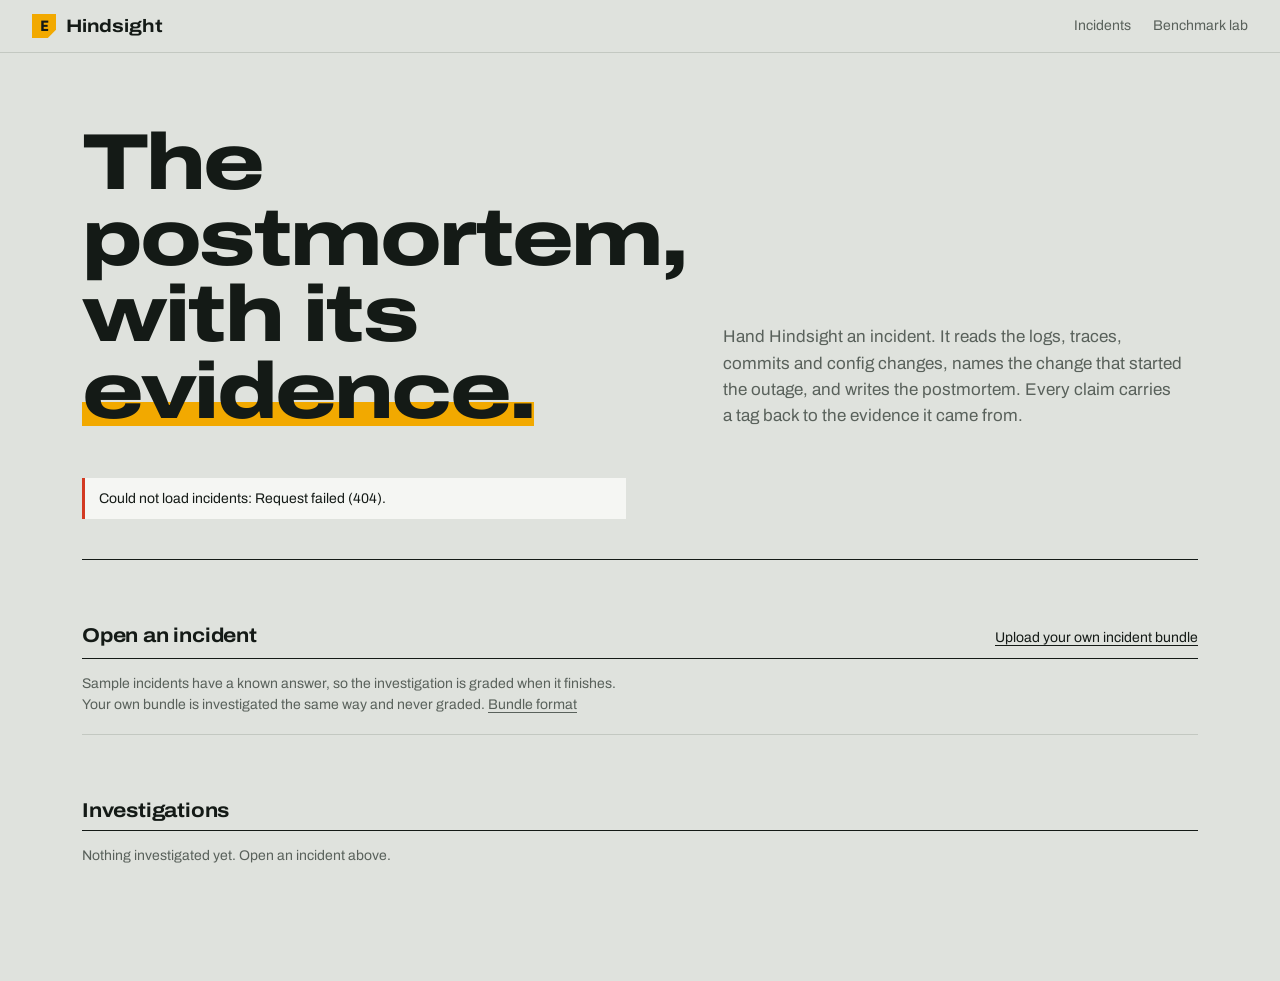
==== static/copilot/index.html @ b172f91d "feat(ui): instrument-panel redesign with a time tape of the changes New identity: cool housing grey," ====
<!doctype html>
<html lang="en">
<head>
<meta charset="utf-8">
<meta name="viewport" content="width=device-width, initial-scale=1">
<title>Hindsight</title>
<meta name="description" content="Hindsight investigates a production incident from its telemetry and writes the postmortem, with every claim tied to the evidence behind it.">
<link rel="preconnect" href="https://fonts.googleapis.com">
<link rel="preconnect" href="https://fonts.gstatic.com" crossorigin>
<link href="https://fonts.googleapis.com/css2?family=Archivo:wdth,wght@62..125,400..800&family=Martian+Mono:wdth,wght@75..112,400..700&family=Source+Serif+4:opsz,wght@8..60,400;8..60,600&display=swap" rel="stylesheet">
<link rel="stylesheet" href="/static/copilot/copilot.css?v=4">
</head>
<body>
<header class="bar">
  <a class="brand" href="#/" aria-label="Hindsight home">
    <span class="brand-mark" aria-hidden="true">E</span>
    <span class="brand-name">Hindsight</span>
  </a>
  <p class="bar-note" id="bar-note"></p>
  <nav class="bar-nav">
    <a href="#/">Incidents</a>
    <a href="/lab">Benchmark lab</a>
  </nav>
</header>

<main id="home" class="home" hidden>
  <section class="intro">
    <h1>The postmortem, with its <em>evidence.</em></h1>
    <p class="lede">Hand Hindsight an incident. It reads the logs, traces, commits and config changes, names the change that started the outage, and writes the postmortem. Every claim carries a tag back to the evidence it came from.</p>
    <div class="notice" id="notice" hidden></div>
  </section>

  <section class="intake" aria-labelledby="intake-h">
    <div class="section-head">
      <h2 id="intake-h">Open an incident</h2>
      <label class="upload">
        <input type="file" id="bundle-file" accept="application/json,.json">
        <span>Upload your own incident bundle</span>
      </label>
    </div>
    <p class="hint">Sample incidents have a known answer, so the investigation is graded when it finishes. Your own bundle is investigated the same way and never graded. <a href="/static/copilot/bundle-format.html">Bundle format</a></p>
    <ul class="cases" id="cases"></ul>
  </section>

  <section class="measured" id="measured" aria-labelledby="measured-h" hidden>
    <div class="section-head"><h2 id="measured-h">How often it finds the cause</h2></div>
    <p class="hint">Share of generated incidents where the root cause named was the real one. The investigator never sees the answer, and a fixed rubric does the scoring, not a model. The first rows are the shortcuts a hurried engineer reaches for.</p>
    <div class="table-scroll"><table class="board" id="board"></table></div>
    <p class="hint" id="board-note"></p>
  </section>

  <section class="history" aria-labelledby="history-h">
    <div class="section-head"><h2 id="history-h">Investigations</h2></div>
    <p class="hint" id="history-empty">Nothing investigated yet. Open an incident above.</p>
    <ul class="runs" id="runs"></ul>
  </section>
</main>

<main id="desk" class="desk" hidden>
  <div class="desk-head">
    <div>
      <p class="eyebrow" id="desk-id"></p>
      <h1 id="desk-title">Investigation</h1>
    </div>
    <ol class="rail" id="rail" aria-label="Investigation stages">
      <li data-phase="triage"><span>Triage</span><small id="m-triage"></small></li>
      <li data-phase="diagnosis"><span>Diagnosis</span><small id="m-reason"></small></li>
      <li data-phase="research"><span>Research</span><small>web search</small></li>
      <li data-phase="report"><span>Postmortem</span><small id="m-writer"></small></li>
    </ol>
    <dl class="meter" id="meter" aria-label="Cost so far">
      <div><dt>Lookups</dt><dd id="meter-lookups">0</dd></div>
      <div><dt>Model calls</dt><dd id="meter-calls">0</dd></div>
      <div><dt>Cost</dt><dd id="meter-cost">$0.0000</dd></div>
    </dl>
  </div>
  <div class="notice" id="desk-notice" hidden></div>

  <section class="tape" id="tape" aria-labelledby="tape-h" hidden>
    <div class="tape-head"><h3 id="tape-h">Changes before the outage, in time</h3><span id="tape-span"></span></div>
    <div class="tape-track" id="tape-track" aria-hidden="true"></div>
    <div class="tape-axis" id="tape-axis" aria-hidden="true"></div>
    <p class="tape-key" aria-hidden="true"><span><i></i>commit</span><span><i class="k-cfg"></i>config change</span><span><i class="k-infra"></i>infrastructure event</span><span><i class="k-win"></i>outage</span><span><i class="k-onset"></i>first error on a service</span></p>
  </section>

  <div class="columns">
    <section class="col case" aria-labelledby="case-h">
      <h2 id="case-h">Incident</h2>
      <p class="brief" id="brief"></p>
      <p class="window" id="window"></p>
      <figure class="map">
        <div class="map-scroll" tabindex="0"><svg id="graph" role="img" aria-label="Service dependency map"></svg></div>
        <figcaption>Arrows point from a service to what it depends on. Numbered pins show the order the failure spread.</figcaption>
      </figure>
      <div id="onset-wrap" hidden>
        <h3>First errors, in order</h3>
        <ol class="onset" id="onset"></ol>
      </div>
      <h3>Changes before the incident</h3>
      <ul class="changes" id="changes"></ul>
    </section>

    <section class="col ledger" aria-labelledby="ledger-h">
      <h2 id="ledger-h">Evidence</h2>
      <ol class="exhibits" id="exhibits" aria-live="polite"></ol>
      <p class="working" id="working" hidden><span class="pulse" aria-hidden="true"></span><span id="working-text">Reading telemetry</span></p>
    </section>

    <section class="col findings" aria-labelledby="findings-h">
      <h2 id="findings-h">Findings</h2>
      <div id="verdict" class="pending">The diagnosis appears here once the evidence is in.</div>
      <div id="grade"></div>
      <div id="refs"></div>
    </section>
  </div>

  <section class="doc-wrap" id="doc-wrap" hidden aria-labelledby="doc-h">
    <div class="section-head">
      <h2 id="doc-h">Postmortem</h2>
      <div class="doc-actions">
        <button type="button" id="copy-md">Copy Markdown</button>
        <a class="button" id="download-md" href="#">Download .md</a>
      </div>
    </div>
    <article class="doc" id="doc"></article>
  </section>
</main>

<script src="/static/copilot/copilot.js?v=4"></script>
</body>
</html>
---- static/copilot/copilot.css ----
/* Hindsight. An instrument-panel desk in daylight: cool housing grey, ink,
   and one loud colour, the amber exhibit tag that ties every claim to its
   evidence. The signature is the tape: the hours before the outage, with
   every change on it, so the culprit can be seen in time. */
:root {
  --housing: #dfe2dd;
  --panel: #f5f6f3;
  --ink: #141a16;
  --graphite: #59615b;
  --rule: #c3c8c1;
  --amber: #f2a900;
  --alarm: #d33a22;
  --steady: #2d7550;
  --triage: #3b6e8f;
  --reason: #6a4c93;
  --writer: #8a5a2b;
  --ui: "Archivo", system-ui, sans-serif;
  --prose: "Source Serif 4", Georgia, serif;
  --mono: "Martian Mono", ui-monospace, Consolas, monospace;
}

* { box-sizing: border-box; }
html { scroll-behavior: smooth; }
body {
  margin: 0;
  background: var(--housing);
  color: var(--ink);
  font: 400 15px/1.55 var(--ui);
  font-variation-settings: "wdth" 100;
}
[hidden] { display: none !important; }
a { color: inherit; text-underline-offset: 3px; text-decoration-thickness: 1px; }
:focus-visible { outline: 2px solid var(--ink); outline-offset: 2px; box-shadow: 0 0 0 5px var(--amber); }
h1, h2, h3, p, ul, ol, dl, dd, figure { margin: 0; padding: 0; }
ul, ol { list-style: none; }
code, pre, .mono { font-family: var(--mono); font-variation-settings: "wdth" 87; }

/* --- top bar --- */
.bar {
  display: flex; align-items: center; gap: 24px;
  padding: 14px 32px; border-bottom: 1px solid var(--rule);
}
.brand { display: flex; align-items: center; gap: 10px; text-decoration: none; }
.brand-mark {
  display: grid; place-items: center; width: 24px; height: 24px;
  background: var(--amber); color: var(--ink);
  font: 800 13px/1 var(--mono);
  clip-path: polygon(0 0, 100% 0, 100% 66%, 66% 100%, 0 100%);
}
.brand-name { font: 700 18px/1 var(--ui); font-variation-settings: "wdth" 118; letter-spacing: -.01em; }
.bar-note { flex: 1; font: 400 11px/1.4 var(--mono); color: var(--graphite); }
.bar-nav { display: flex; gap: 22px; font-size: 14px; }
.bar-nav a { text-decoration: none; color: var(--graphite); }
.bar-nav a:hover { color: var(--ink); text-decoration: underline; }

/* --- shared --- */
.section-head {
  display: flex; align-items: baseline; justify-content: space-between; gap: 16px;
  border-bottom: 1px solid var(--ink); padding-bottom: 8px; margin-bottom: 14px;
}
h2 { font: 700 20px/1.15 var(--ui); font-variation-settings: "wdth" 112; letter-spacing: -.01em; }
h3 { font: 600 11px/1.3 var(--mono); font-variation-settings: "wdth" 87; letter-spacing: .02em; color: var(--graphite); margin: 20px 0 8px; }
.hint { color: var(--graphite); font-size: 14px; max-width: 68ch; margin-bottom: 18px; }
.eyebrow { font: 400 11px/1.4 var(--mono); font-variation-settings: "wdth" 87; color: var(--graphite); margin-bottom: 8px; }
.notice {
  border-left: 3px solid var(--amber); background: var(--panel);
  padding: 10px 14px; margin-top: 20px; max-width: 68ch; font-size: 14px;
}
.notice.bad { border-color: var(--alarm); }
button, .button {
  font: 600 13px/1 var(--ui); color: var(--panel); background: var(--ink);
  border: 1px solid var(--ink); border-radius: 2px; padding: 9px 14px;
  cursor: pointer; text-decoration: none; display: inline-block;
}
button:hover, .button:hover { background: #2a332d; }
button:disabled { opacity: .4; cursor: not-allowed; }
button.quiet, .button.quiet {
  background: transparent; color: var(--ink); border-color: transparent;
  text-decoration: underline; text-underline-offset: 3px; padding-left: 4px; padding-right: 4px;
}
button.quiet:hover { color: var(--graphite); background: transparent; }

/* The exhibit tag: E1.. evidence and R1.. references. */
.tag {
  display: inline-block; min-width: 2.2em; text-align: center;
  font: 700 11px/1 var(--mono); font-variation-settings: "wdth" 87;
  color: var(--ink); background: var(--amber);
  padding: 4px 7px 4px 5px; border: 0; border-radius: 0; vertical-align: 1px;
  clip-path: polygon(0 0, 100% 0, 100% 60%, 78% 100%, 0 100%);
  cursor: pointer; text-decoration: none;
}
.tag:hover { background: var(--ink); color: var(--amber); }
.tag.ref { background: var(--rule); }
.tag.ref:hover { background: var(--ink); color: var(--panel); }

/* --- home --- */
.home { max-width: 1180px; margin: 0 auto; padding: 0 32px 96px; }
.intro {
  display: grid; grid-template-columns: minmax(0, 1.25fr) minmax(0, 1fr); gap: 48px; align-items: end;
  padding: 72px 0 40px; border-bottom: 1px solid var(--ink);
}
.intro h1 {
  font: 800 clamp(40px, 6.2vw, 80px)/.96 var(--ui);
  font-variation-settings: "wdth" 125; letter-spacing: -.035em;
}
.intro h1 em { font-style: normal; background: linear-gradient(transparent 62%, var(--amber) 62%, var(--amber) 90%, transparent 90%); }
.lede { max-width: 46ch; font-size: 17px; color: var(--graphite); }
.intro .notice { grid-column: 1 / -1; margin-top: 0; }
.intake, .history, .measured { margin-top: 64px; }
.upload input { position: absolute; opacity: 0; width: 1px; height: 1px; }
.upload span { font-size: 14px; text-decoration: underline; text-underline-offset: 3px; cursor: pointer; }
.upload input:focus-visible + span { outline: 2px solid var(--ink); outline-offset: 2px; box-shadow: 0 0 0 5px var(--amber); }

/* incident docket: one row per incident */
.cases { border-top: 1px solid var(--rule); }
.case-row {
  display: grid; grid-template-columns: 150px minmax(0, 1fr) auto; gap: 8px 28px; align-items: center;
  padding: 16px 0; border-bottom: 1px solid var(--rule);
}
.case-meta { display: flex; flex-direction: column; gap: 3px; font: 400 11px/1.3 var(--mono); font-variation-settings: "wdth" 87; color: var(--graphite); }
.case-meta .level { color: var(--ink); font-weight: 600; }
.case-row h3 { margin: 0 0 3px; font: 600 16px/1.3 var(--ui); letter-spacing: -.005em; color: var(--ink); }
.case-row p { font-size: 14px; color: var(--graphite); max-width: 72ch; }
.case-actions { display: flex; gap: 6px; align-items: center; justify-content: flex-end; }

/* leaderboard */
.table-scroll { overflow-x: auto; }
.board { width: 100%; border-collapse: collapse; }
.board th { text-align: left; font: 400 11px var(--mono); font-variation-settings: "wdth" 87; color: var(--graphite); padding-bottom: 8px; }
.board th, .board td { padding: 12px 16px 12px 0; border-bottom: 1px solid var(--rule); vertical-align: middle; }
.board td:first-child { font-weight: 500; }
.board td.num { font: 700 22px/1 var(--ui); font-variation-settings: "wdth" 112; white-space: nowrap; width: 150px; font-variant-numeric: tabular-nums; }
.board td.num i { display: block; height: 3px; margin-top: 7px; background: var(--rule); max-width: 120px; }
.board td.num i b { display: block; height: 100%; background: var(--graphite); }
.board tr.model td.num i b { background: var(--ink); }
.board tr.model td:first-child { box-shadow: inset 3px 0 var(--amber); padding-left: 12px; }
.board tr.reference td.num i b { background: var(--steady); }
.board td small { display: block; font: 400 11px/1.5 var(--mono); font-variation-settings: "wdth" 87; color: var(--graphite); margin-top: 2px; }
.board td.cost { font: 400 12px var(--mono); white-space: nowrap; }
.m-oracle { background: var(--steady) !important; }

.runs li {
  display: grid; grid-template-columns: 1fr auto auto auto; gap: 20px; align-items: center;
  padding: 12px 0; border-bottom: 1px solid var(--rule);
}
.runs li:first-child { border-top: 1px solid var(--rule); }
.runs a { font-weight: 500; }
.runs .cell { font: 400 11px/1.2 var(--mono); font-variation-settings: "wdth" 87; color: var(--graphite); white-space: nowrap; }
.pill { font: 500 11px/1 var(--mono); font-variation-settings: "wdth" 87; padding: 5px 8px; border-radius: 2px; background: var(--panel); border: 1px solid var(--rule); }
.pill.good { color: var(--steady); border-color: currentColor; }
.pill.bad { color: var(--alarm); border-color: currentColor; }

/* --- desk --- */
.desk { padding: 28px 32px 96px; max-width: 1680px; margin: 0 auto; }
.desk-head { display: grid; grid-template-columns: minmax(240px, 1fr) auto auto; gap: 32px; align-items: end; }
.desk-head h1 { font: 800 clamp(26px, 2.6vw, 36px)/1.05 var(--ui); font-variation-settings: "wdth" 118; letter-spacing: -.025em; }

.rail { display: flex; }
.rail li {
  position: relative; padding: 8px 18px 8px 12px; min-width: 128px;
  border-top: 3px solid var(--rule); color: var(--graphite);
}
.rail span { display: block; font-weight: 600; font-size: 13px; }
.rail small { display: block; font: 400 10px/1.4 var(--mono); font-variation-settings: "wdth" 80; max-width: 160px; overflow: hidden; text-overflow: ellipsis; white-space: nowrap; }
.rail li.active { border-top-color: var(--amber); color: var(--ink); }
.rail li.active span::after { content: ""; display: inline-block; width: 6px; height: 6px; margin-left: 7px; vertical-align: 2px; background: var(--amber); animation: blink 1s steps(2) infinite; }
.rail li.done { border-top-color: var(--ink); color: var(--ink); }
.rail li.skipped { border-top-style: dotted; }
.rail li.skipped span { text-decoration: line-through; }
@keyframes blink { 50% { opacity: 0; } }

.meter { display: flex; gap: 26px; }
.meter dt { font: 400 10px/1 var(--mono); font-variation-settings: "wdth" 87; color: var(--graphite); }
.meter dd { font: 700 24px/1.2 var(--ui); font-variation-settings: "wdth" 112; font-variant-numeric: tabular-nums; }

/* the tape: hours before the outage, every change on it */
.tape { margin-top: 26px; padding: 14px 0 0; border-top: 1px solid var(--ink); }
.tape-head h3 { margin: 0; }
.tape-head { display: flex; justify-content: space-between; gap: 16px; font: 400 10px/1.4 var(--mono); font-variation-settings: "wdth" 87; color: var(--graphite); }
.tape-track { position: relative; height: 64px; margin: 8px 0 4px; }
.tape-track::before { content: ""; position: absolute; left: 0; right: 0; top: 32px; height: 1px; background: var(--ink); }
.tape-window {
  position: absolute; top: 6px; bottom: 6px;
  background: repeating-linear-gradient(-45deg, rgba(211, 58, 34, .16) 0 4px, rgba(211, 58, 34, .06) 4px 8px);
  border-left: 2px solid var(--alarm);
}
.tick {
  position: absolute; top: 20px; width: 2px; height: 24px; margin-left: -1px;
  background: var(--graphite);
}
.tick.cfg { height: 16px; top: 24px; }
.tick.infra { background: var(--alarm); height: 14px; top: 25px; }
.tick.culprit { background: var(--amber); width: 6px; margin-left: -3px; top: 6px; height: 52px; animation: drop .5s cubic-bezier(.2, .9, .3, 1.3); }
.tick.culprit::after {
  content: attr(data-label); position: absolute; top: -2px; left: 10px; white-space: nowrap;
  font: 700 10px/1 var(--mono); font-variation-settings: "wdth" 87; background: var(--amber); color: var(--ink); padding: 3px 5px;
}
.tick.culprit.flip::after { left: auto; right: 10px; }
@keyframes drop { from { transform: scaleY(.2); opacity: 0; } }
.onset-dot { position: absolute; top: 46px; width: 7px; height: 7px; margin-left: -3px; border-radius: 50%; background: var(--alarm); }
.tape-break { position: absolute; top: 24px; width: 10px; height: 17px; margin-left: -5px; background: var(--housing); border-left: 1px solid var(--ink); border-right: 1px solid var(--ink); transform: skewX(-18deg); }
.tape-mid { position: absolute; }
.tape-axis { position: relative; display: flex; justify-content: space-between; font: 400 10px/1 var(--mono); font-variation-settings: "wdth" 87; color: var(--graphite); }
.tape-key { display: flex; flex-wrap: wrap; gap: 18px; margin-top: 10px; font-size: 12px; color: var(--graphite); }
.tape-key i { display: inline-block; width: 2px; height: 12px; background: var(--graphite); margin-right: 6px; vertical-align: -2px; }
.tape-key i.k-cfg { height: 8px; vertical-align: 0; }
.tape-key i.k-infra { background: var(--alarm); height: 8px; vertical-align: 0; }
.tape-key i.k-win { width: 12px; background: rgba(211, 58, 34, .18); border-left: 2px solid var(--alarm); }
.tape-key i.k-onset { width: 7px; height: 7px; border-radius: 50%; background: var(--alarm); vertical-align: 1px; }

.columns {
  display: grid; grid-template-columns: minmax(280px, 1fr) minmax(380px, 1.4fr) minmax(300px, 1fr);
  gap: 20px; margin-top: 28px; align-items: start;
}
.col { background: var(--panel); border: 1px solid var(--rule); padding: 18px 20px 22px; min-width: 0; }
.col > h2 { padding-bottom: 8px; margin-bottom: 14px; border-bottom: 1px solid var(--ink); }

.brief { font-size: 15px; }
.window { font: 400 11px/1.6 var(--mono); color: var(--graphite); margin-top: 8px; }
.map { margin-top: 18px; }
.map-scroll { overflow-x: auto; }
.map svg { width: 100%; max-width: 420px; height: auto; display: block; margin: 0 auto; background:
  radial-gradient(var(--rule) 1px, transparent 1.2px) 0 0 / 16px 16px; }
.map figcaption { font-size: 12px; color: var(--graphite); margin-top: 8px; }
.node rect { fill: var(--panel); stroke: var(--ink); stroke-width: 1.2; }
.node.down rect { stroke: var(--alarm); stroke-width: 2.2; }
.node.degraded rect { stroke: var(--amber); stroke-width: 2.2; }
.node text { font: 600 12px var(--ui); fill: var(--ink); }
.node .rate { font: 400 9.5px var(--mono); fill: var(--graphite); }
.node.down .rate { fill: var(--alarm); }
.edge { stroke: #98a097; stroke-width: 1.2; fill: none; }
.spread { stroke: var(--alarm); stroke-width: 2.2; fill: none; stroke-dasharray: 6 5; animation: creep 1.2s linear infinite; }
.pin circle { fill: var(--alarm); }
.pin text { font: 700 11px var(--mono); fill: #fff; text-anchor: middle; }
@keyframes creep { to { stroke-dashoffset: -22; } }

.onset li { display: flex; justify-content: space-between; gap: 10px; padding: 6px 0; border-top: 1px solid var(--rule); font-size: 13px; }
.onset li span { font: 400 11px var(--mono); color: var(--graphite); white-space: nowrap; }
.changes { max-height: 300px; overflow-y: auto; padding: 0 8px; margin: 0 -8px; border-bottom: 1px solid var(--rule); }
.changes li { display: grid; grid-template-columns: auto 1fr; gap: 2px 10px; padding: 8px 0; border-top: 1px solid var(--rule); font-size: 13px; }
.changes code { font-size: 11px; font-weight: 500; }
.changes .when { grid-column: 2; font: 400 10px var(--mono); color: var(--graphite); }
.changes li.culprit { background: #fbecc4; margin: 0 -8px; padding: 8px; box-shadow: inset 3px 0 var(--amber); }

/* evidence ledger */
.exhibits { display: flex; flex-direction: column; gap: 10px; }
.thought { font-size: 14px; color: var(--graphite); padding-left: 12px; border-left: 2px solid var(--rule); }
.thought b { font: 500 10px var(--mono); color: #fff; padding: 2px 5px; border-radius: 2px; margin-right: 7px; background: var(--graphite); }
.m-triage { background: var(--triage) !important; }
.m-reason { background: var(--reason) !important; }
.m-writer { background: var(--writer) !important; }
.exhibit { background: #fff; border: 1px solid var(--rule); box-shadow: inset 3px 0 var(--amber); scroll-margin-top: 16px; animation: arrive .35s ease-out; }
.exhibit.flash { animation: flash 1.4s ease-out; }
@keyframes arrive { from { opacity: 0; transform: translateY(6px); } }
@keyframes flash { from { background: #fbe3a0; } to { background: #fff; } }
.exhibit header { display: flex; align-items: center; gap: 10px; padding: 8px 10px 8px 12px; border-bottom: 1px solid var(--rule); }
.exhibit header code { font-size: 11px; font-weight: 500; overflow-wrap: anywhere; flex: 1; }
.exhibit pre {
  margin: 0; padding: 10px 12px; font-size: 11px; line-height: 1.6;
  white-space: pre-wrap; overflow-wrap: anywhere; max-height: 9.8em; overflow: hidden;
}
.exhibit.open pre { max-height: none; }
.exhibit pre .err { color: var(--alarm); font-weight: 500; }
.exhibit pre .add { color: var(--steady); }
.exhibit pre .del { color: var(--alarm); }
.exhibit .more { border: 0; border-top: 1px solid var(--rule); width: 100%; border-radius: 0; font: 500 11px var(--mono); padding: 7px; background: var(--panel); color: var(--graphite); }
.exhibit .more:hover { color: var(--ink); }
.rejected { font: 400 11px/1.5 var(--mono); color: var(--graphite); padding-left: 12px; border-left: 2px dashed var(--rule); }
.working { display: flex; align-items: center; gap: 10px; margin-top: 14px; font-size: 13px; color: var(--graphite); }
.pulse { width: 8px; height: 8px; background: var(--amber); animation: blink 1s steps(2) infinite; }

/* findings */
.pending { color: var(--graphite); font-size: 14px; }
.cause-id { font: 700 26px/1.1 var(--mono); font-variation-settings: "wdth" 87; letter-spacing: -.02em; overflow-wrap: anywhere; }
.cause-what { font-size: 14px; color: var(--graphite); margin-top: 4px; }
.confidence { margin: 14px 0; }
.confidence i { display: block; height: 3px; background: var(--rule); }
.confidence i b { display: block; height: 100%; background: var(--ink); }
.confidence span { font: 400 10px var(--mono); color: var(--graphite); }
.summary { font: 400 16px/1.55 var(--prose); }
.hops { counter-reset: hop; margin-top: 4px; }
.hops li { counter-increment: hop; position: relative; padding: 9px 0 9px 32px; border-top: 1px solid var(--rule); font-size: 14px; }
.hops li::before {
  content: counter(hop); position: absolute; left: 0; top: 9px;
  width: 20px; height: 20px; border-radius: 50%; background: var(--alarm); color: #fff;
  font: 700 10px/20px var(--mono); text-align: center;
}
.hops strong { font-weight: 600; }
.hops .effect { font: 500 10px var(--mono); color: var(--alarm); }
.plain li { padding: 7px 0; border-top: 1px solid var(--rule); font-size: 13.5px; }
.plain code { font-size: 11px; font-weight: 500; }
.grade { margin-top: 20px; border-top: 3px solid var(--steady); padding-top: 12px; }
.grade.wrong { border-color: var(--alarm); }
.grade .score { font: 800 44px/1 var(--ui); font-variation-settings: "wdth" 118; letter-spacing: -.03em; font-variant-numeric: tabular-nums; }
.grade .verdict { font-weight: 600; color: var(--steady); }
.grade.wrong .verdict { color: var(--alarm); }
.grade table { width: 100%; border-collapse: collapse; margin-top: 10px; font: 400 11px var(--mono); }
.grade td { padding: 4px 0; border-top: 1px solid var(--rule); }
.grade td:last-child { text-align: right; }
.grade .truth { font-size: 13px; color: var(--graphite); margin-top: 10px; }
.reflist li { padding: 8px 0; border-top: 1px solid var(--rule); font-size: 13.5px; scroll-margin-top: 16px; }
.q { font: 400 10.5px var(--mono); color: var(--graphite); }

/* postmortem document: set as a written report */
.doc-wrap { margin-top: 36px; }
.doc-actions { display: flex; gap: 8px; }
.doc { background: #fff; border: 1px solid var(--rule); padding: 48px clamp(18px, 7vw, 96px) 64px; font: 400 17px/1.65 var(--prose); }
.doc > * { max-width: 70ch; }
.doc h1 { font: 800 clamp(28px, 3.4vw, 42px)/1.05 var(--ui); font-variation-settings: "wdth" 118; letter-spacing: -.03em; margin-bottom: 18px; }
.doc h2 { font: 700 19px/1.2 var(--ui); font-variation-settings: "wdth" 112; margin: 36px 0 10px; padding-top: 10px; border-top: 1px solid var(--ink); }
.doc p { margin: 10px 0; }
.doc ul, .doc ol { margin: 8px 0 8px 22px; }
.doc ul { list-style: square; }
.doc ol { list-style: decimal; }
.doc li { margin: 5px 0; }
.doc code { font-size: .74em; background: var(--panel); padding: 1px 4px; }
.doc pre { max-width: none; background: var(--panel); padding: 12px 14px; overflow-x: auto; font-size: 11px; line-height: 1.6; }
.doc pre code { background: none; padding: 0; font-size: inherit; }
.doc table { border-collapse: collapse; margin: 12px 0; font: 400 14px/1.45 var(--ui); max-width: 100%; }
.doc th { text-align: left; font: 400 10px var(--mono); color: var(--graphite); }
.doc th, .doc td { padding: 8px 16px 8px 0; border-bottom: 1px solid var(--rule); vertical-align: top; }

@media (max-width: 1180px) {
  .desk-head { grid-template-columns: 1fr; align-items: start; gap: 18px; }
  .columns { grid-template-columns: 1fr; }
  .rail { flex-wrap: wrap; }
}
@media (max-width: 760px) {
  .intro { grid-template-columns: 1fr; gap: 20px; padding-top: 44px; }
  .case-row { grid-template-columns: 1fr; }
  .case-meta { flex-direction: row; gap: 12px; }
  .case-actions { justify-content: flex-start; }
}
@media (max-width: 640px) {
  .bar { padding: 12px 16px; flex-wrap: wrap; gap: 12px 20px; }
  .bar-note { display: none; }
  .home, .desk { padding-left: 16px; padding-right: 16px; }
  .rail li { flex: 1 1 50%; min-width: 0; }
  .tape-mid { display: none; }
  .runs li { grid-template-columns: 1fr auto; }
  .runs .cell.opt { display: none; }
  .meter { gap: 18px; }
}
@media (prefers-reduced-motion: reduce) {
  * { animation: none !important; scroll-behavior: auto !important; }
}
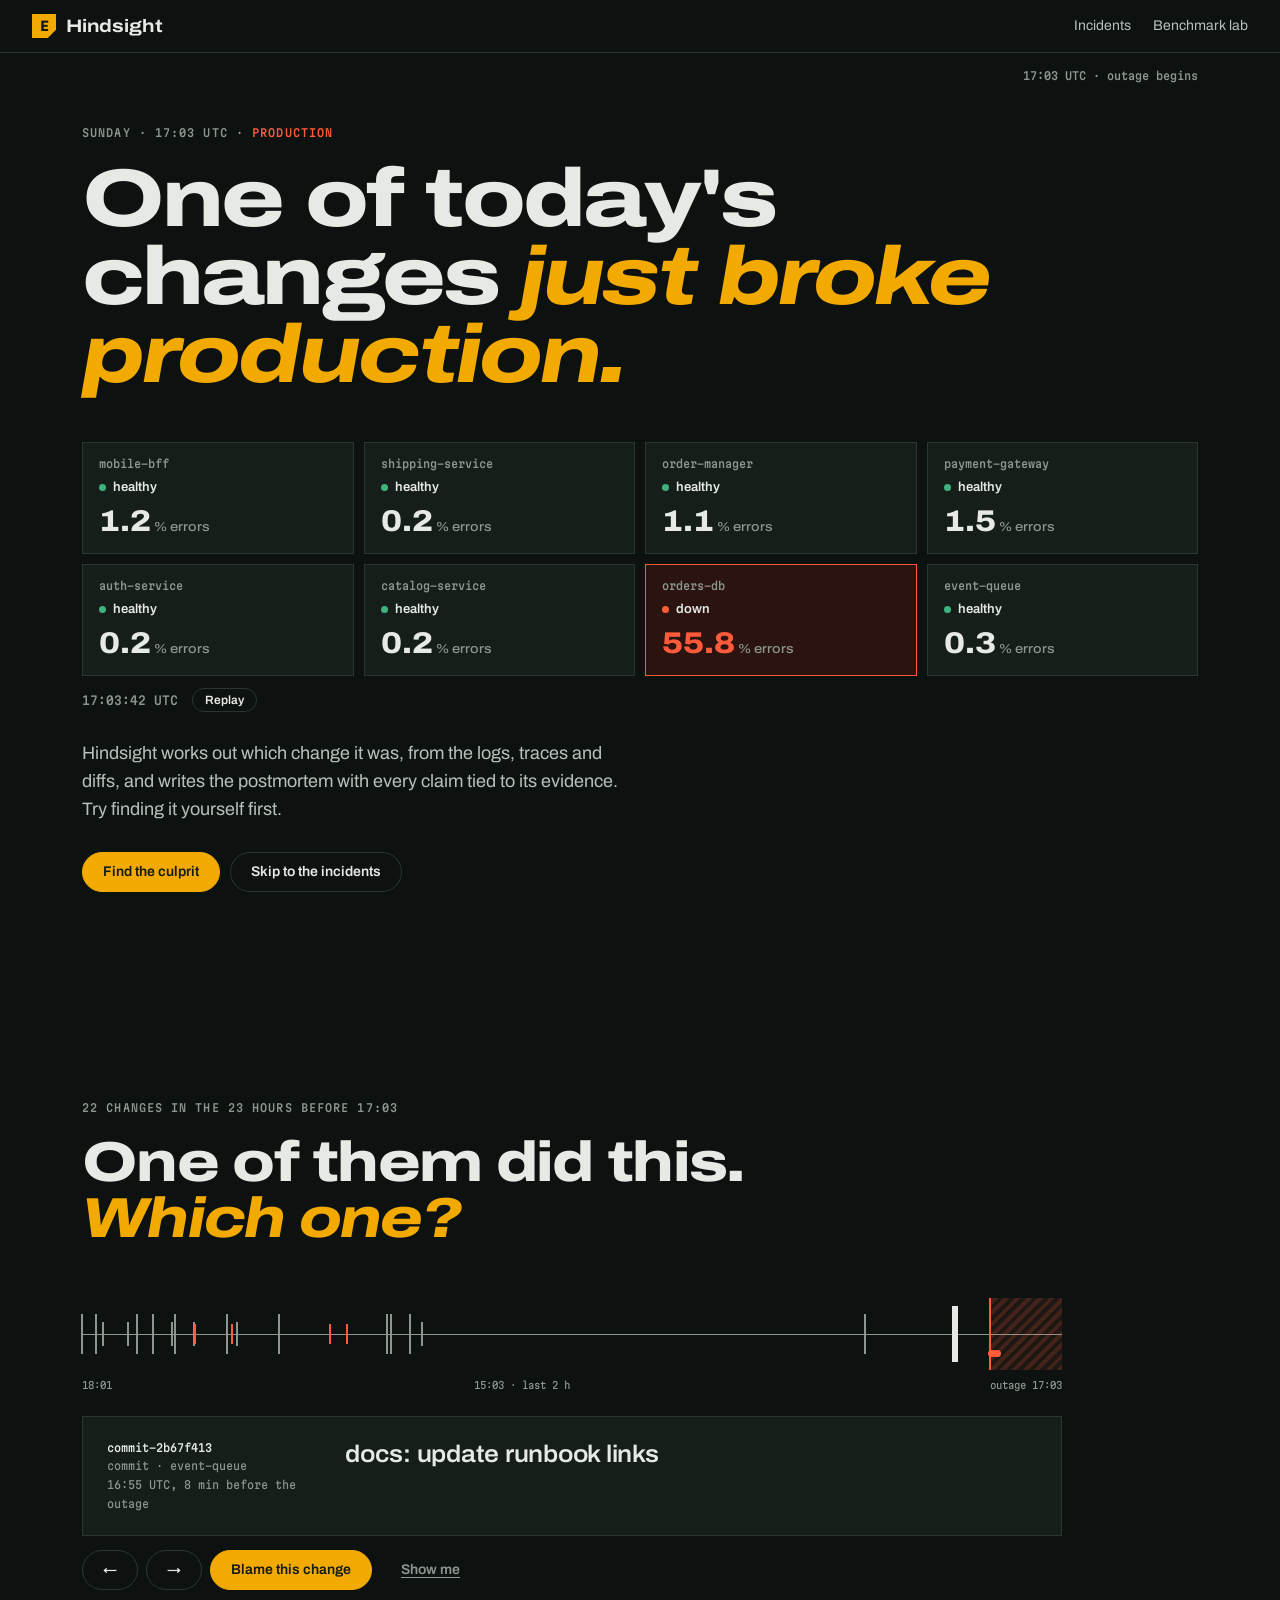
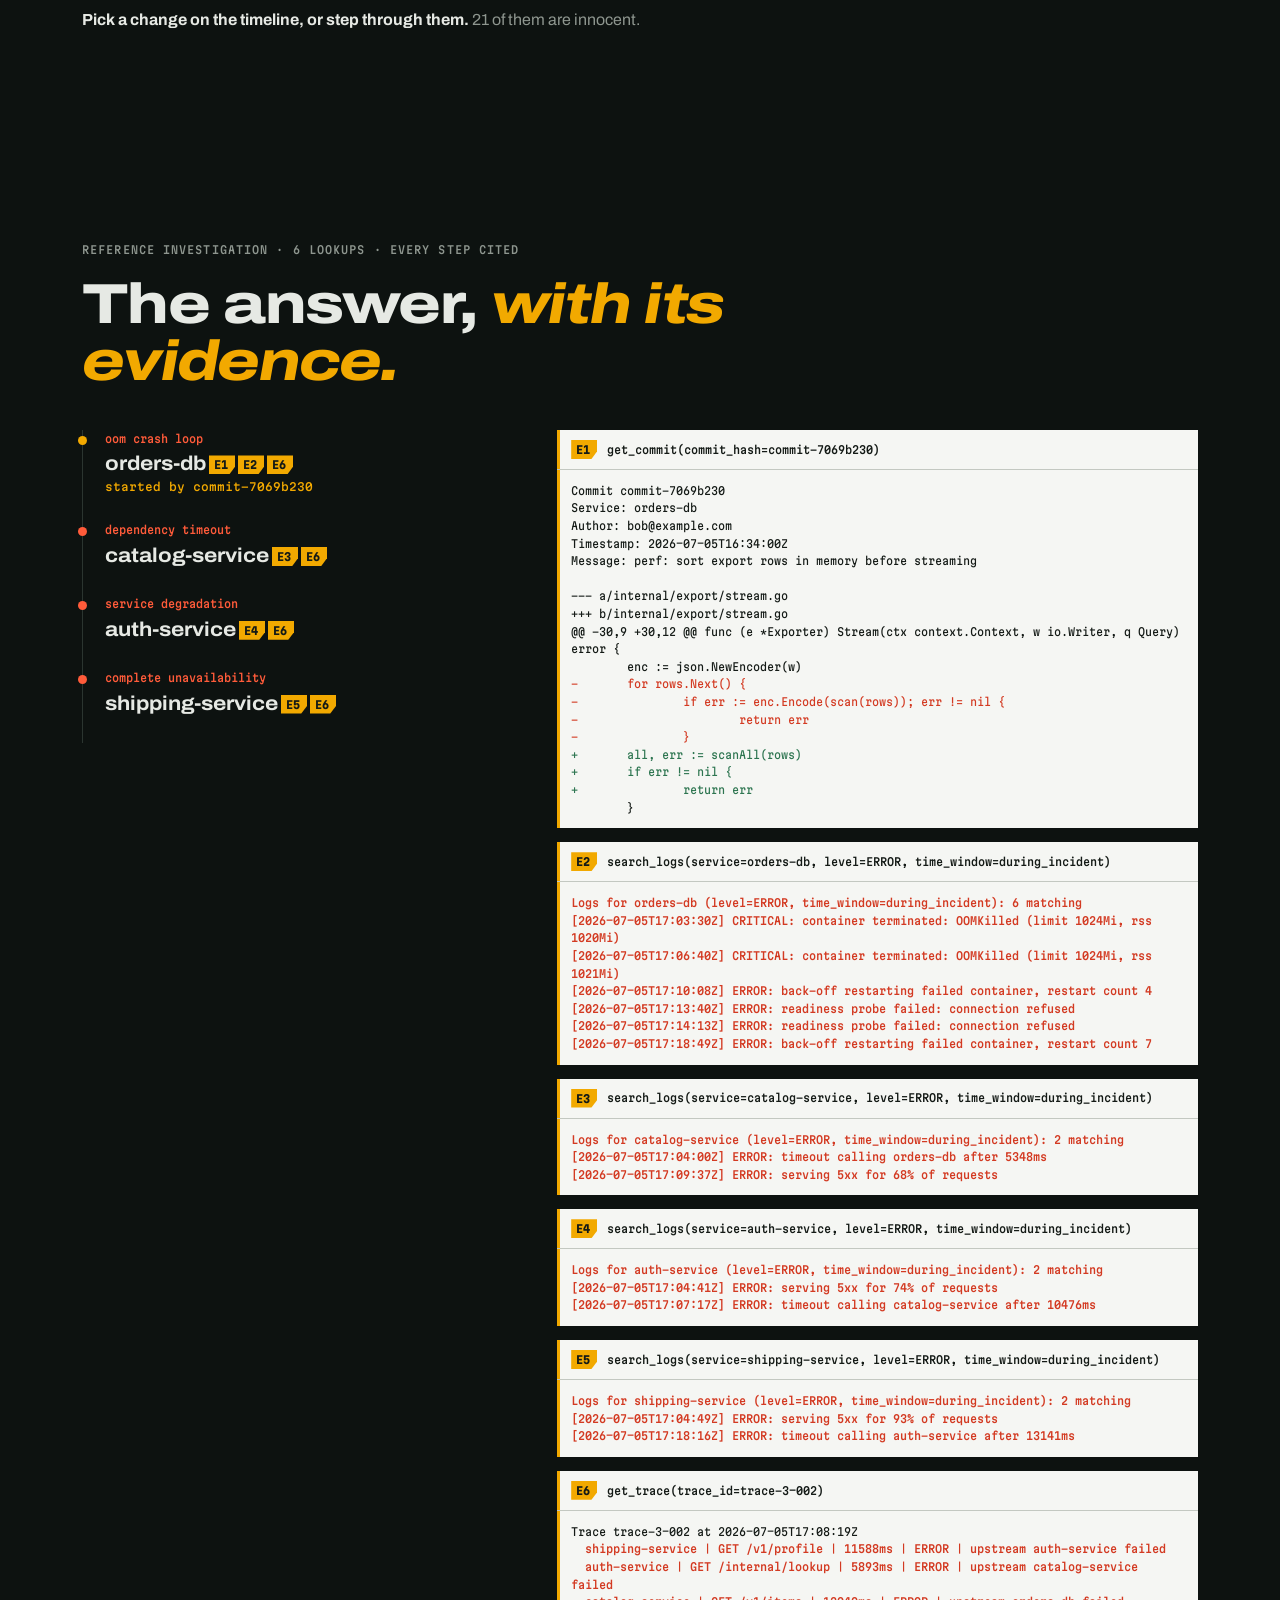
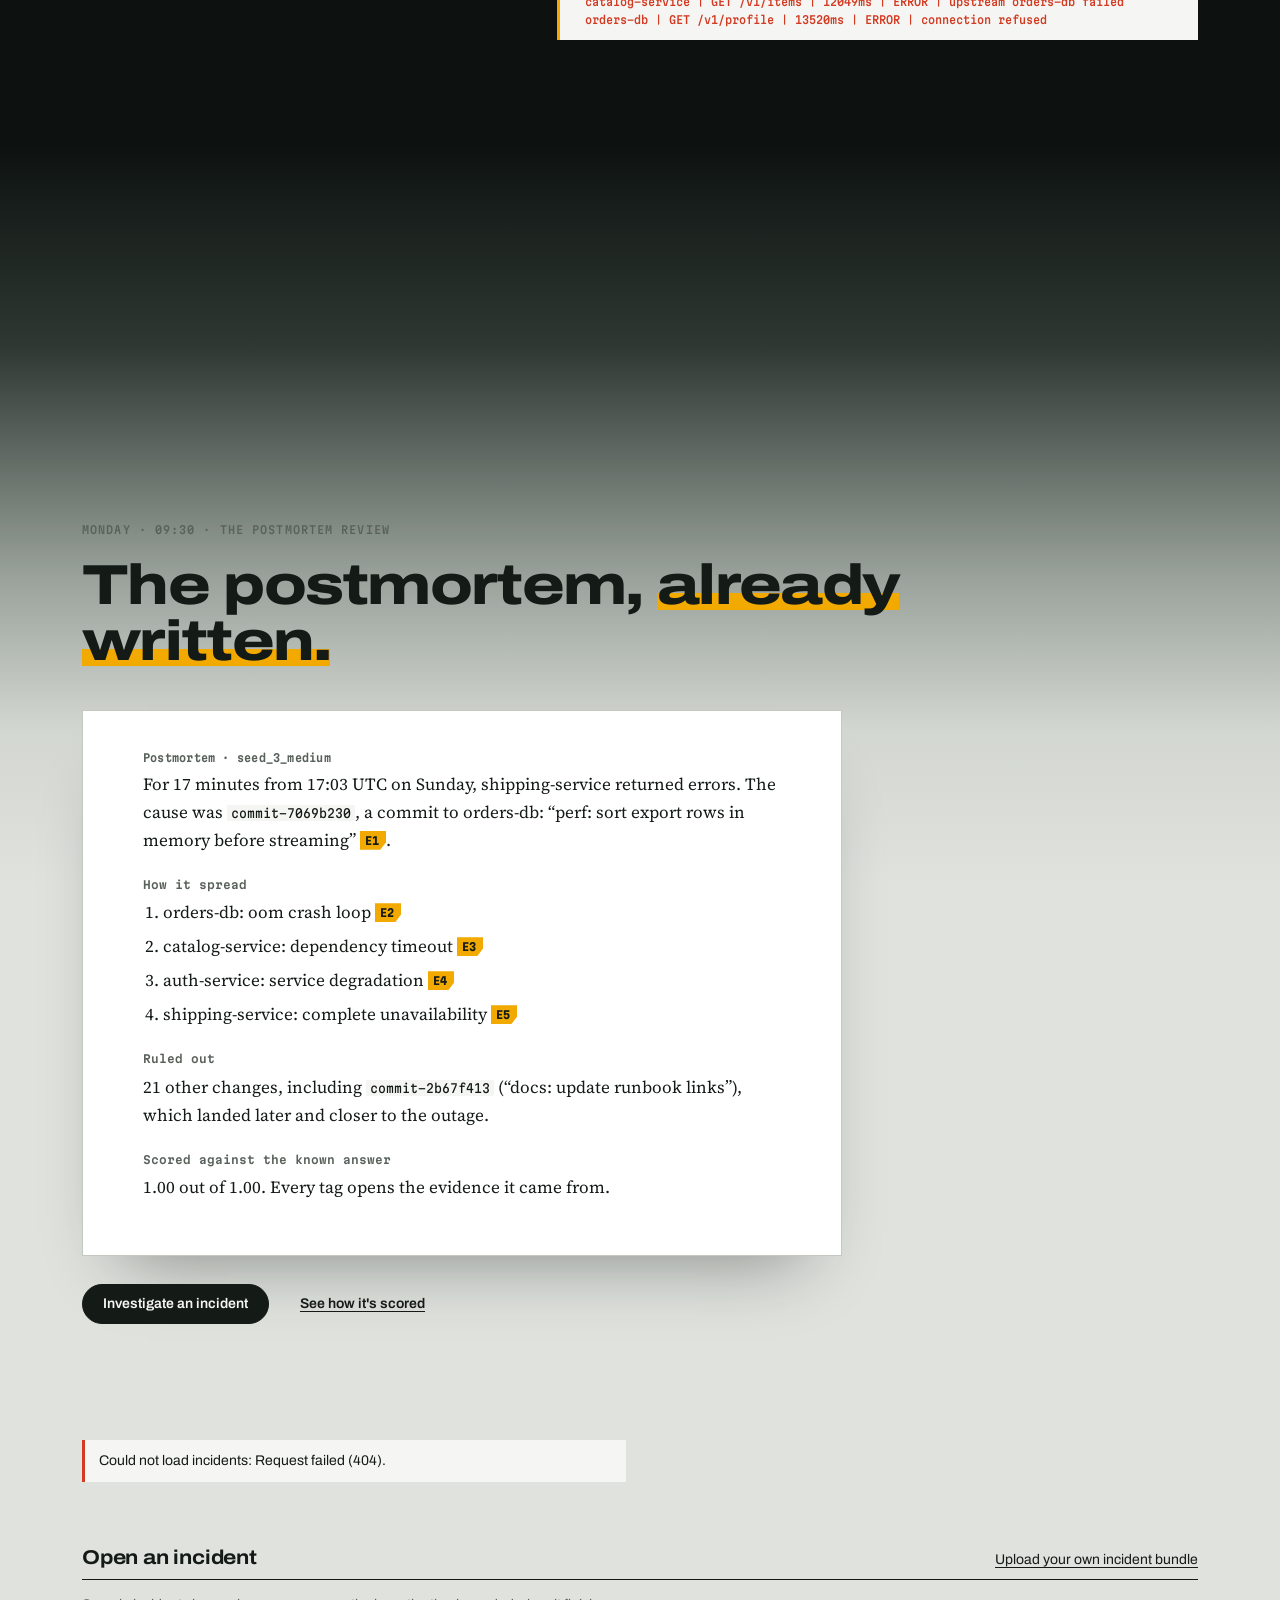
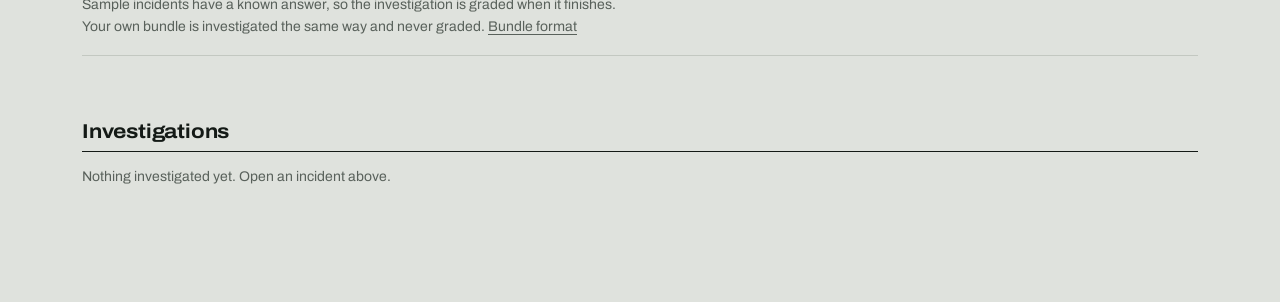
==== commit 9a2ea8d5: "feat(ui): interactive home page that tells one incident's story The home page now plays a real gener" ====
--- a/static/copilot/index.html
+++ b/static/copilot/index.html
@@ -7,8 +7,8 @@
 <meta name="description" content="Hindsight investigates a production incident from its telemetry and writes the postmortem, with every claim tied to the evidence behind it.">
 <link rel="preconnect" href="https://fonts.googleapis.com">
 <link rel="preconnect" href="https://fonts.gstatic.com" crossorigin>
-<link href="https://fonts.googleapis.com/css2?family=Archivo:wdth,wght@62..125,400..800&family=Martian+Mono:wdth,wght@75..112,400..700&family=Source+Serif+4:opsz,wght@8..60,400;8..60,600&display=swap" rel="stylesheet">
-<link rel="stylesheet" href="/static/copilot/copilot.css?v=4">
+<link href="https://fonts.googleapis.com/css2?family=Archivo:ital,wdth,wght@0,62..125,400..800;1,62..125,400..800&family=Martian+Mono:wdth,wght@75..112,400..700&family=Source+Serif+4:opsz,wght@8..60,400;8..60,600&display=swap" rel="stylesheet">
+<link rel="stylesheet" href="/static/copilot/copilot.css?v=5">
 </head>
 <body>
 <header class="bar">
@@ -23,14 +23,57 @@
   </nav>
 </header>
 
-<main id="home" class="home" hidden>
-  <section class="intro">
-    <h1>The postmortem, with its <em>evidence.</em></h1>
-    <p class="lede">Hand Hindsight an incident. It reads the logs, traces, commits and config changes, names the change that started the outage, and writes the postmortem. Every claim carries a tag back to the evidence it came from.</p>
-    <div class="notice" id="notice" hidden></div>
+<main id="home" hidden>
+<div class="story" id="story">
+  <p class="story-clock" id="story-clock" aria-hidden="true"></p>
+
+  <section class="scene scene-wall" data-clock="Sun · 17:03 UTC">
+    <p class="kicker" id="wall-when">Sunday · 17:03 UTC · production</p>
+    <h1>One of today's changes <em>just broke production.</em></h1>
+    <div class="wall" id="wall" aria-label="Service status"></div>
+    <p class="wall-foot"><span id="wall-clock">17:03:00</span> <button type="button" class="ghost" id="wall-replay">Replay</button></p>
+    <p class="lede">Hindsight works out which change it was, from the logs, traces and diffs, and writes the postmortem with every claim tied to its evidence. Try finding it yourself first.</p>
+    <p class="scene-ctas"><a class="button bright" href="#game">Find the culprit</a> <a class="button ghost" href="#intake">Skip to the incidents</a></p>
   </section>
 
-  <section class="intake" aria-labelledby="intake-h">
+  <section class="scene scene-game" id="game" aria-labelledby="game-h" data-clock="Sun · 17:09 UTC">
+    <p class="kicker" id="game-kicker"></p>
+    <h2 id="game-h">One of them did this. <em>Which one?</em></h2>
+    <div class="game">
+      <div class="g-tape" id="g-tape"></div>
+      <div class="g-axis" id="g-axis" aria-hidden="true"></div>
+      <div class="g-card" id="g-card" aria-live="polite"></div>
+      <div class="g-controls">
+        <button type="button" class="ghost" id="g-prev" aria-label="Earlier change">←</button>
+        <button type="button" class="ghost" id="g-next" aria-label="Later change">→</button>
+        <button type="button" class="bright" id="g-accuse">Blame this change</button>
+        <button type="button" class="quiet" id="g-give">Show me</button>
+      </div>
+      <p class="g-verdict" id="g-verdict" aria-live="polite"></p>
+    </div>
+  </section>
+
+  <section class="scene scene-proof" aria-labelledby="proof-h" data-clock="Sun · 17:11 UTC">
+    <p class="kicker" id="proof-kicker"></p>
+    <h2 id="proof-h">The answer, <em>with its evidence.</em></h2>
+    <div class="proof">
+      <ol class="p-chain" id="p-chain"></ol>
+      <ol class="p-exhibits" id="p-exhibits"></ol>
+    </div>
+  </section>
+
+  <section class="scene scene-morning" aria-labelledby="morning-h" data-clock="Mon · 09:30">
+    <p class="kicker">Monday · 09:30 · the postmortem review</p>
+    <h2 id="morning-h">The postmortem, <em>already written.</em></h2>
+    <article class="m-doc" id="m-doc"></article>
+    <p class="scene-ctas"><a class="button" href="#intake">Investigate an incident</a> <a class="button quiet" href="#measured">See how it's scored</a></p>
+  </section>
+</div>
+
+<div class="home">
+  <div class="notice" id="notice" hidden></div>
+
+  <section class="intake" id="intake" aria-labelledby="intake-h">
     <div class="section-head">
       <h2 id="intake-h">Open an incident</h2>
       <label class="upload">
@@ -54,6 +97,7 @@
     <p class="hint" id="history-empty">Nothing investigated yet. Open an incident above.</p>
     <ul class="runs" id="runs"></ul>
   </section>
+</div>
 </main>
 
 <main id="desk" class="desk" hidden>
@@ -126,6 +170,7 @@
   </section>
 </main>
 
-<script src="/static/copilot/copilot.js?v=4"></script>
+<script src="/static/copilot/copilot.js?v=5"></script>
+<script src="/static/copilot/story.js?v=5"></script>
 </body>
 </html>
--- a/static/copilot/copilot.css
+++ b/static/copilot/copilot.css
@@ -37,8 +37,9 @@
 
 /* --- top bar --- */
 .bar {
+  position: sticky; top: 0; z-index: 20;
   display: flex; align-items: center; gap: 24px;
-  padding: 14px 32px; border-bottom: 1px solid var(--rule);
+  padding: 14px 32px; background: #0d1210; color: #e6e9e4; border-bottom: 1px solid #2b3530;
 }
 .brand { display: flex; align-items: center; gap: 10px; text-decoration: none; }
 .brand-mark {
@@ -48,10 +49,10 @@
   clip-path: polygon(0 0, 100% 0, 100% 66%, 66% 100%, 0 100%);
 }
 .brand-name { font: 700 18px/1 var(--ui); font-variation-settings: "wdth" 118; letter-spacing: -.01em; }
-.bar-note { flex: 1; font: 400 11px/1.4 var(--mono); color: var(--graphite); }
+.bar-note { flex: 1; font: 400 11px/1.4 var(--mono); color: #8e968f; }
 .bar-nav { display: flex; gap: 22px; font-size: 14px; }
-.bar-nav a { text-decoration: none; color: var(--graphite); }
-.bar-nav a:hover { color: var(--ink); text-decoration: underline; }
+.bar-nav a { text-decoration: none; color: #b9c0ba; }
+.bar-nav a:hover { color: #fff; text-decoration: underline; }
 
 /* --- shared --- */
 .section-head {
@@ -95,17 +96,144 @@
 
 /* --- home --- */
 .home { max-width: 1180px; margin: 0 auto; padding: 0 32px 96px; }
-.intro {
-  display: grid; grid-template-columns: minmax(0, 1.25fr) minmax(0, 1fr); gap: 48px; align-items: end;
-  padding: 72px 0 40px; border-bottom: 1px solid var(--ink);
-}
-.intro h1 {
-  font: 800 clamp(40px, 6.2vw, 80px)/.96 var(--ui);
-  font-variation-settings: "wdth" 125; letter-spacing: -.035em;
-}
-.intro h1 em { font-style: normal; background: linear-gradient(transparent 62%, var(--amber) 62%, var(--amber) 90%, transparent 90%); }
-.lede { max-width: 46ch; font-size: 17px; color: var(--graphite); }
-.intro .notice { grid-column: 1 / -1; margin-top: 0; }
+/* --- the story: Sunday evening's outage to Monday morning's postmortem --- */
+.story {
+  --night: #0d1210; --night-2: #161e1a; --night-ink: #e6e9e4; --night-dim: #8e968f;
+  --night-rule: #2b3530; --hot: #ff5b3a; --ok: #3fb27f;
+  background: var(--night); color: var(--night-ink);
+}
+.scene { padding: 104px max(32px, calc((100% - 1116px) / 2)); }
+.story-clock {
+  position: sticky; top: 70px; z-index: 5; height: 0; margin: 0; text-align: right;
+  padding: 0 max(32px, calc((100% - 1116px) / 2));
+  font: 500 11px/1 var(--mono); font-variation-settings: "wdth" 87; color: var(--night-dim);
+}
+.kicker { font: 500 11px/1.4 var(--mono); font-variation-settings: "wdth" 87; letter-spacing: .1em; text-transform: uppercase; color: var(--night-dim); margin-bottom: 20px; }
+.kicker b { color: var(--hot); font-weight: 500; }
+.story h1 {
+  font: 800 clamp(38px, 6.4vw, 88px)/.95 var(--ui);
+  font-variation-settings: "wdth" 125; letter-spacing: -.035em; max-width: 15ch;
+}
+.story h2 {
+  font: 800 clamp(30px, 4.4vw, 58px)/1 var(--ui);
+  font-variation-settings: "wdth" 122; letter-spacing: -.03em; max-width: 20ch; margin-bottom: 40px;
+}
+.story h1 em, .story h2 em { font-style: italic; color: var(--amber); }
+.story .lede { max-width: 54ch; font-size: 18px; color: #b9c0ba; margin-top: 28px; }
+.scene-ctas { display: flex; flex-wrap: wrap; gap: 10px; margin-top: 28px; }
+.story .button, .story button { border-radius: 999px; padding: 12px 20px; font-size: 14px; }
+.story .bright { background: var(--amber); border-color: var(--amber); color: var(--ink); }
+.story .bright:hover { background: #ffc233; }
+.story .ghost { background: transparent; border: 1px solid var(--night-rule); color: var(--night-ink); }
+.story .ghost:hover { border-color: var(--night-dim); background: transparent; }
+.story button.quiet { color: var(--night-dim); }
+.story button.quiet:hover { color: var(--night-ink); }
+
+/* scene 1: the status wall */
+.scene-wall { min-height: calc(100vh - 53px); padding-top: 72px; }
+.wall { display: grid; grid-template-columns: repeat(4, minmax(0, 1fr)); gap: 10px; margin-top: 48px; }
+.tile {
+  position: relative; min-height: 112px; padding: 14px 16px; outline-offset: 2px;
+  background: var(--night-2); border: 1px solid var(--night-rule);
+  transition: background .5s, border-color .5s;
+}
+.t-name { font: 500 11px/1.3 var(--mono); font-variation-settings: "wdth" 87; color: var(--night-dim); }
+.t-state { display: flex; align-items: center; gap: 7px; margin-top: 6px; font-size: 13px; font-weight: 600; }
+.t-state::before { content: ""; width: 7px; height: 7px; border-radius: 50%; background: var(--ok); }
+.t-rate { font: 800 30px/1.1 var(--ui); font-variation-settings: "wdth" 112; font-variant-numeric: tabular-nums; margin-top: 8px; }
+.t-rate small { font-size: 13px; font-weight: 500; color: var(--night-dim); margin-left: 3px; }
+.t-deps { position: absolute; left: 16px; right: 16px; bottom: 10px; font: 400 10px/1.3 var(--mono); color: var(--night-dim); opacity: 0; transition: opacity .2s; }
+.tile:hover .t-deps, .tile:focus-visible .t-deps { opacity: 1; }
+.tile:hover .t-rate, .tile:focus-visible .t-rate { opacity: .15; }
+.tile.degraded { border-color: #6b5410; }
+.tile.degraded .t-state::before { background: var(--amber); }
+.tile.down { background: #2b1410; border-color: var(--hot); }
+.tile.down .t-state::before { background: var(--hot); animation: blink 1s steps(2) infinite; }
+.tile.down .t-rate, .tile.degraded .t-rate { color: var(--night-ink); }
+.tile.down .t-rate { color: var(--hot); }
+.wall-foot { display: flex; align-items: center; gap: 14px; margin-top: 12px; font: 500 12px var(--mono); font-variation-settings: "wdth" 87; color: var(--night-dim); }
+.story .wall-foot .ghost { padding: 5px 12px; font-size: 12px; }
+
+/* scene 2: the guessing game */
+.game { max-width: 980px; }
+.g-tape { position: relative; height: 92px; }
+.g-tape::before { content: ""; position: absolute; left: 0; right: 0; top: 46px; height: 1px; background: var(--night-dim); }
+.g-window {
+  position: absolute; top: 10px; bottom: 10px; right: 0;
+  background: repeating-linear-gradient(-45deg, rgba(255, 91, 58, .22) 0 4px, rgba(255, 91, 58, .07) 4px 8px);
+  border-left: 2px solid var(--hot);
+}
+.g-tick {
+  position: absolute; top: 18px; width: 16px; height: 56px; margin-left: -8px;
+  background: none !important; border: 0; padding: 0; border-radius: 0 !important; cursor: pointer;
+}
+.g-tick::before { content: ""; position: absolute; left: 7px; top: 8px; bottom: 8px; width: 2px; background: var(--night-dim); transition: all .2s; }
+.g-tick.config::before { top: 16px; bottom: 16px; }
+.g-tick.infra::before { top: 18px; bottom: 18px; background: var(--hot); }
+.g-tick:hover::before { background: var(--night-ink); }
+.g-tick.sel::before { left: 5px; width: 6px; top: 0; bottom: 0; background: var(--night-ink); }
+.g-tick.out::before { opacity: .2; }
+.g-tick.hit::before { left: 4px; width: 8px; top: -6px; bottom: -6px; background: var(--amber); }
+.g-onset { position: absolute; top: 62px; width: 7px; height: 7px; margin-left: -3px; border-radius: 50%; background: var(--hot); }
+.g-axis { position: relative; display: flex; justify-content: space-between; height: 14px; font: 400 10px/1 var(--mono); font-variation-settings: "wdth" 87; color: var(--night-dim); }
+.g-axis .g-mid { position: absolute; }
+.g-card {
+  display: grid; grid-template-columns: 210px minmax(0, 1fr); gap: 6px 28px; align-items: start;
+  margin-top: 22px; padding: 22px 24px; min-height: 118px;
+  background: var(--night-2); border: 1px solid var(--night-rule);
+}
+.g-card.miss { animation: shake .35s; border-color: var(--hot); }
+.g-card.hit { border-color: var(--amber); box-shadow: inset 4px 0 var(--amber); }
+.g-meta { font: 400 11px/1.7 var(--mono); font-variation-settings: "wdth" 87; color: var(--night-dim); }
+.g-meta b { color: var(--night-ink); font-weight: 500; }
+.g-what { font: 600 clamp(18px, 2vw, 24px)/1.3 var(--ui); font-variation-settings: "wdth" 108; letter-spacing: -.01em; }
+.g-controls { display: flex; flex-wrap: wrap; gap: 8px; margin-top: 14px; }
+.g-verdict { margin-top: 18px; min-height: 1.6em; font-size: 16px; color: var(--night-dim); max-width: 64ch; }
+.g-verdict strong { color: var(--night-ink); }
+.g-verdict.hit strong { color: var(--amber); }
+.g-verdict.miss strong { color: var(--hot); }
+@keyframes shake { 25% { transform: translateX(-6px); } 75% { transform: translateX(6px); } }
+
+/* scene 3: the evidence */
+.proof { display: grid; grid-template-columns: minmax(0, 1fr) minmax(0, 1.5fr); gap: 48px; align-items: start; }
+.p-chain { position: sticky; top: 110px; border-left: 1px solid var(--night-rule); padding-left: 22px; }
+.p-chain li { position: relative; padding: 0 0 26px; }
+.p-chain li::before { content: ""; position: absolute; left: -27px; top: 6px; width: 9px; height: 9px; border-radius: 50%; background: var(--hot); }
+.p-chain li:first-child::before { background: var(--amber); }
+.p-chain .p-svc { font: 700 20px/1.2 var(--ui); font-variation-settings: "wdth" 112; }
+.p-chain .p-eff { display: block; font: 500 11px/1.6 var(--mono); font-variation-settings: "wdth" 87; color: var(--hot); margin-bottom: 4px; }
+.p-chain .p-cause { display: block; font: 500 11px/1.6 var(--mono); color: var(--amber); }
+.p-exhibits { display: flex; flex-direction: column; gap: 14px; }
+.p-exhibits li {
+  background: var(--panel); color: var(--ink); box-shadow: inset 3px 0 var(--amber);
+  opacity: 0; transform: translateY(18px); transition: opacity .6s, transform .6s;
+}
+.p-exhibits li.in { opacity: 1; transform: none; }
+.p-exhibits header { display: flex; gap: 10px; align-items: center; padding: 10px 14px; border-bottom: 1px solid var(--rule); }
+.p-exhibits header code { font-size: 11px; font-weight: 500; overflow-wrap: anywhere; }
+.p-exhibits pre { margin: 0; padding: 12px 14px; font-size: 11px; line-height: 1.6; white-space: pre-wrap; overflow-wrap: anywhere; }
+.p-exhibits .err { color: var(--alarm); font-weight: 500; }
+.p-exhibits .add { color: var(--steady); }
+.p-exhibits .del { color: var(--alarm); }
+
+/* scene 4: morning */
+.scene-morning {
+  padding-top: 42vh; padding-bottom: 96px; color: var(--ink);
+  background: linear-gradient(var(--night) 0, #2f3833 16%, #9aa29b 34%, #d3d7d1 46%, var(--housing) 58%);
+}
+.scene-morning .kicker { color: var(--graphite); }
+.story .scene-morning h2 em { font-style: normal; color: inherit; background: linear-gradient(transparent 62%, var(--amber) 62%, var(--amber) 90%, transparent 90%); }
+.m-doc {
+  max-width: 760px; padding: 40px clamp(18px, 5vw, 60px) 44px; background: #fff; border: 1px solid var(--rule);
+  font: 400 17px/1.65 var(--prose); box-shadow: 0 40px 70px -40px rgba(13, 18, 16, .45);
+}
+.m-doc h3 { margin: 0 0 4px; }
+.m-doc h4 { margin: 24px 0 6px; font: 600 11px/1.3 var(--mono); color: var(--graphite); }
+.m-doc p { margin: 0 0 10px; }
+.m-doc ol { list-style: decimal; margin: 0 0 0 20px; }
+.m-doc li { margin: 6px 0; }
+.m-doc code { font-size: .72em; background: var(--panel); padding: 1px 4px; }
+.story .scene-morning .button.quiet { color: var(--ink); }
 .intake, .history, .measured { margin-top: 64px; }
 .upload input { position: absolute; opacity: 0; width: 1px; height: 1px; }
 .upload span { font-size: 14px; text-decoration: underline; text-underline-offset: 3px; cursor: pointer; }
@@ -326,7 +454,11 @@
   .rail { flex-wrap: wrap; }
 }
 @media (max-width: 760px) {
-  .intro { grid-template-columns: 1fr; gap: 20px; padding-top: 44px; }
+  .wall { grid-template-columns: repeat(2, minmax(0, 1fr)); }
+  .g-card { grid-template-columns: 1fr; }
+  .proof { grid-template-columns: 1fr; gap: 28px; }
+  .p-chain { position: static; }
+  .g-axis .g-mid { display: none; }
   .case-row { grid-template-columns: 1fr; }
   .case-meta { flex-direction: row; gap: 12px; }
   .case-actions { justify-content: flex-start; }
@@ -341,6 +473,13 @@
   .runs .cell.opt { display: none; }
   .meter { gap: 18px; }
 }
+@media (max-width: 640px) {
+  .scene { padding-top: 64px; padding-bottom: 64px; padding-left: 16px; padding-right: 16px; }
+  .story-clock { padding: 0 16px; }
+  .scene-morning { padding-top: 32vh; }
+}
 @media (prefers-reduced-motion: reduce) {
-  * { animation: none !important; scroll-behavior: auto !important; }
-}
+  * { animation: none !important; transition: none !important; scroll-behavior: auto !important; }
+  .p-exhibits li { opacity: 1; transform: none; }
+}
+.scene, .p-exhibits li, .intake, .measured { scroll-margin-top: 64px; }
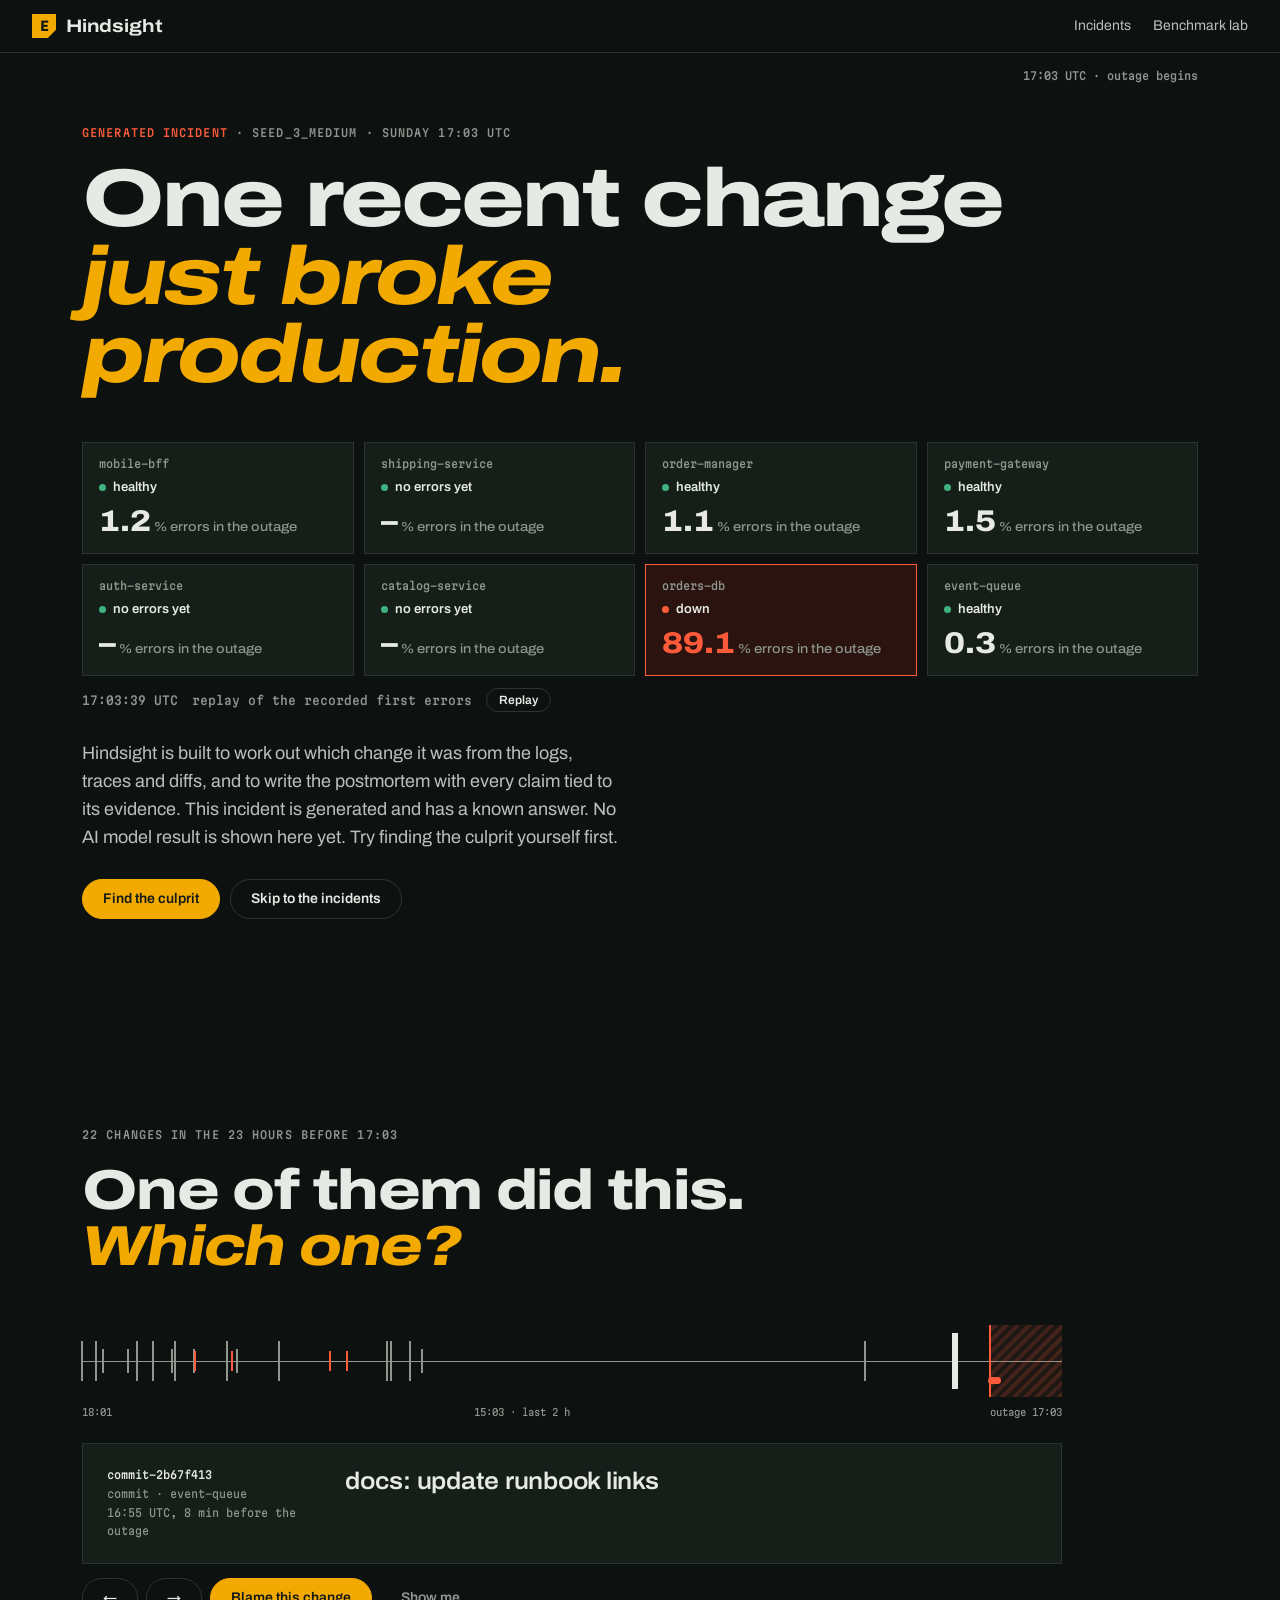
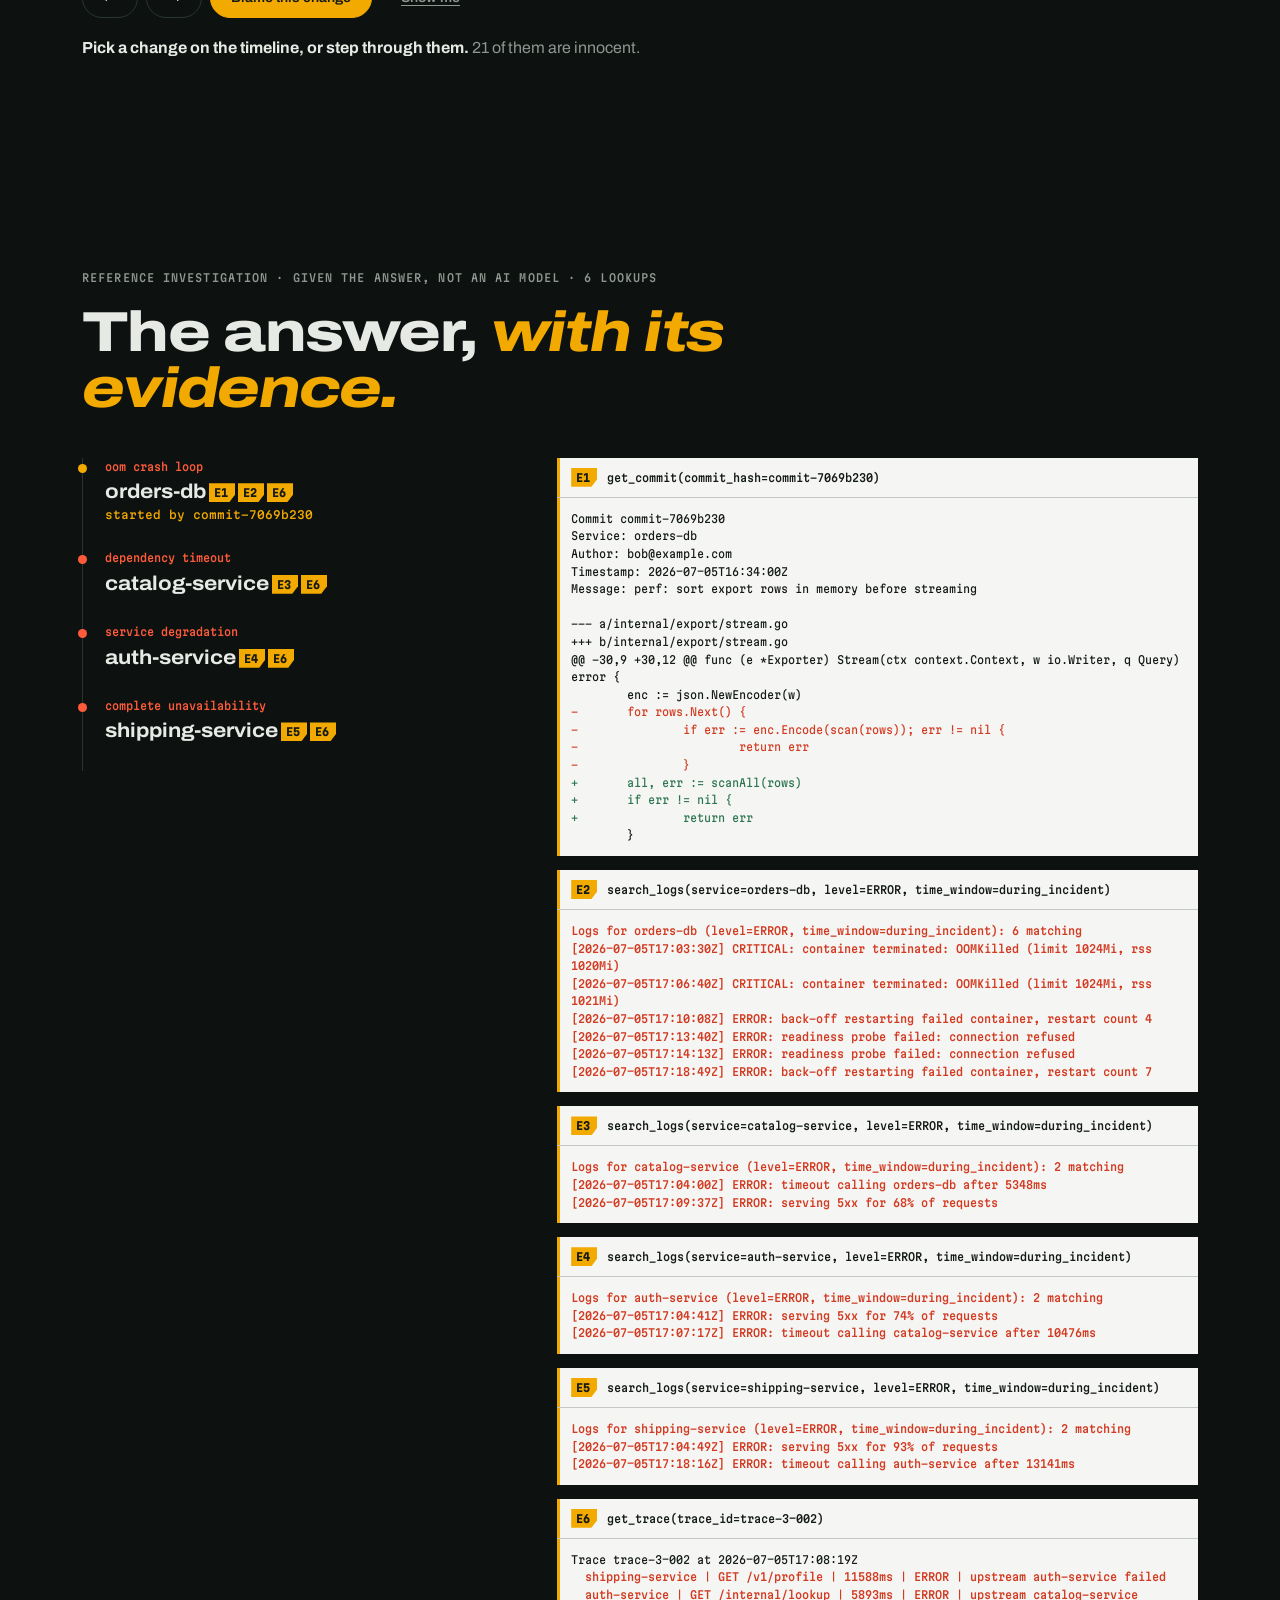
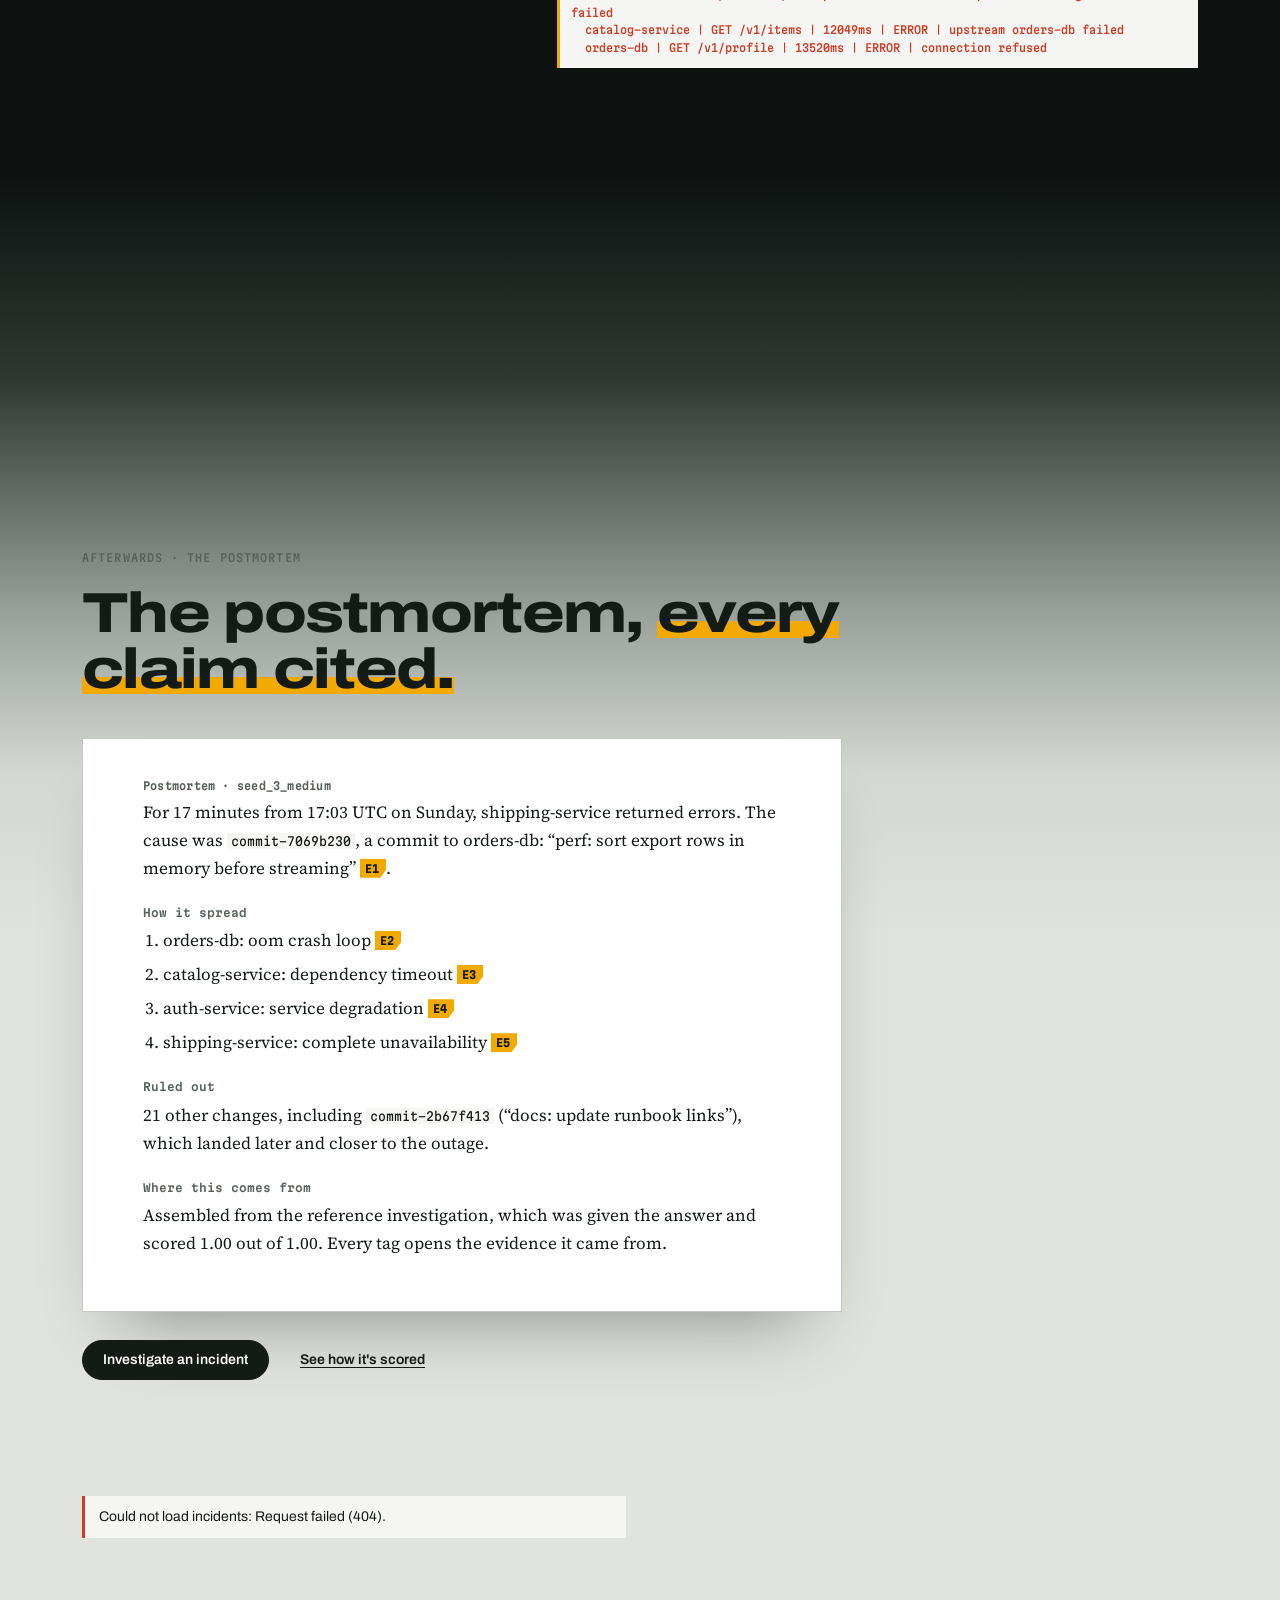
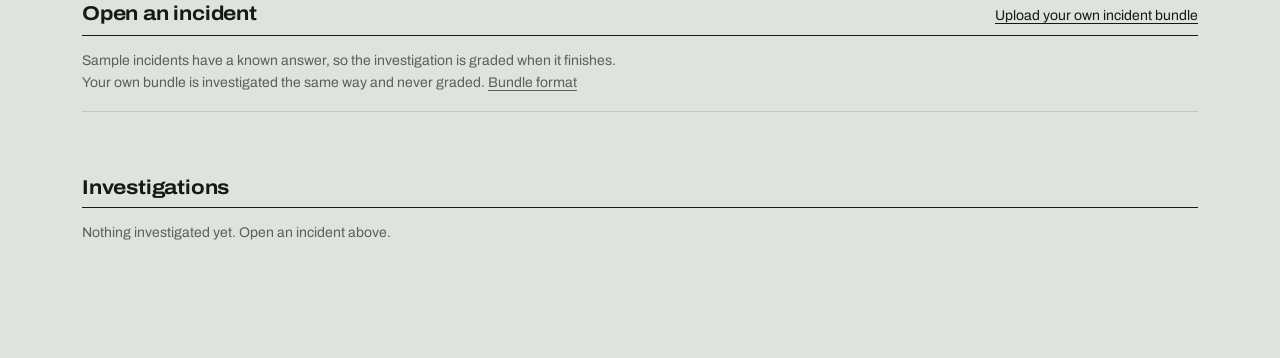
==== commit d936119c: "fix(ui): show only real data, and say plainly no model result exists yet The status wall shows each " ====
--- a/static/copilot/index.html
+++ b/static/copilot/index.html
@@ -8,7 +8,7 @@
 <link rel="preconnect" href="https://fonts.googleapis.com">
 <link rel="preconnect" href="https://fonts.gstatic.com" crossorigin>
 <link href="https://fonts.googleapis.com/css2?family=Archivo:ital,wdth,wght@0,62..125,400..800;1,62..125,400..800&family=Martian+Mono:wdth,wght@75..112,400..700&family=Source+Serif+4:opsz,wght@8..60,400;8..60,600&display=swap" rel="stylesheet">
-<link rel="stylesheet" href="/static/copilot/copilot.css?v=5">
+<link rel="stylesheet" href="/static/copilot/copilot.css?v=7">
 </head>
 <body>
 <header class="bar">
@@ -27,16 +27,16 @@
 <div class="story" id="story">
   <p class="story-clock" id="story-clock" aria-hidden="true"></p>
 
-  <section class="scene scene-wall" data-clock="Sun · 17:03 UTC">
-    <p class="kicker" id="wall-when">Sunday · 17:03 UTC · production</p>
-    <h1>One of today's changes <em>just broke production.</em></h1>
+  <section class="scene scene-wall" data-clock="">
+    <p class="kicker" id="wall-when">Generated incident</p>
+    <h1>One recent change <em>just broke production.</em></h1>
     <div class="wall" id="wall" aria-label="Service status"></div>
-    <p class="wall-foot"><span id="wall-clock">17:03:00</span> <button type="button" class="ghost" id="wall-replay">Replay</button></p>
-    <p class="lede">Hindsight works out which change it was, from the logs, traces and diffs, and writes the postmortem with every claim tied to its evidence. Try finding it yourself first.</p>
+    <p class="wall-foot"><span id="wall-clock">17:03:00</span> <span>replay of the recorded first errors</span> <button type="button" class="ghost" id="wall-replay">Replay</button></p>
+    <p class="lede">Hindsight is built to work out which change it was from the logs, traces and diffs, and to write the postmortem with every claim tied to its evidence. This incident is generated and has a known answer. No AI model result is shown here yet. Try finding the culprit yourself first.</p>
     <p class="scene-ctas"><a class="button bright" href="#game">Find the culprit</a> <a class="button ghost" href="#intake">Skip to the incidents</a></p>
   </section>
 
-  <section class="scene scene-game" id="game" aria-labelledby="game-h" data-clock="Sun · 17:09 UTC">
+  <section class="scene scene-game" id="game" aria-labelledby="game-h" data-clock="">
     <p class="kicker" id="game-kicker"></p>
     <h2 id="game-h">One of them did this. <em>Which one?</em></h2>
     <div class="game">
@@ -53,7 +53,7 @@
     </div>
   </section>
 
-  <section class="scene scene-proof" aria-labelledby="proof-h" data-clock="Sun · 17:11 UTC">
+  <section class="scene scene-proof" aria-labelledby="proof-h" data-clock="">
     <p class="kicker" id="proof-kicker"></p>
     <h2 id="proof-h">The answer, <em>with its evidence.</em></h2>
     <div class="proof">
@@ -62,9 +62,9 @@
     </div>
   </section>
 
-  <section class="scene scene-morning" aria-labelledby="morning-h" data-clock="Mon · 09:30">
-    <p class="kicker">Monday · 09:30 · the postmortem review</p>
-    <h2 id="morning-h">The postmortem, <em>already written.</em></h2>
+  <section class="scene scene-morning" aria-labelledby="morning-h" data-clock="">
+    <p class="kicker">Afterwards · the postmortem</p>
+    <h2 id="morning-h">The postmortem, <em>every claim cited.</em></h2>
     <article class="m-doc" id="m-doc"></article>
     <p class="scene-ctas"><a class="button" href="#intake">Investigate an incident</a> <a class="button quiet" href="#measured">See how it's scored</a></p>
   </section>
@@ -170,7 +170,7 @@
   </section>
 </main>
 
-<script src="/static/copilot/copilot.js?v=5"></script>
-<script src="/static/copilot/story.js?v=5"></script>
+<script src="/static/copilot/copilot.js?v=7"></script>
+<script src="/static/copilot/story.js?v=7"></script>
 </body>
 </html>
